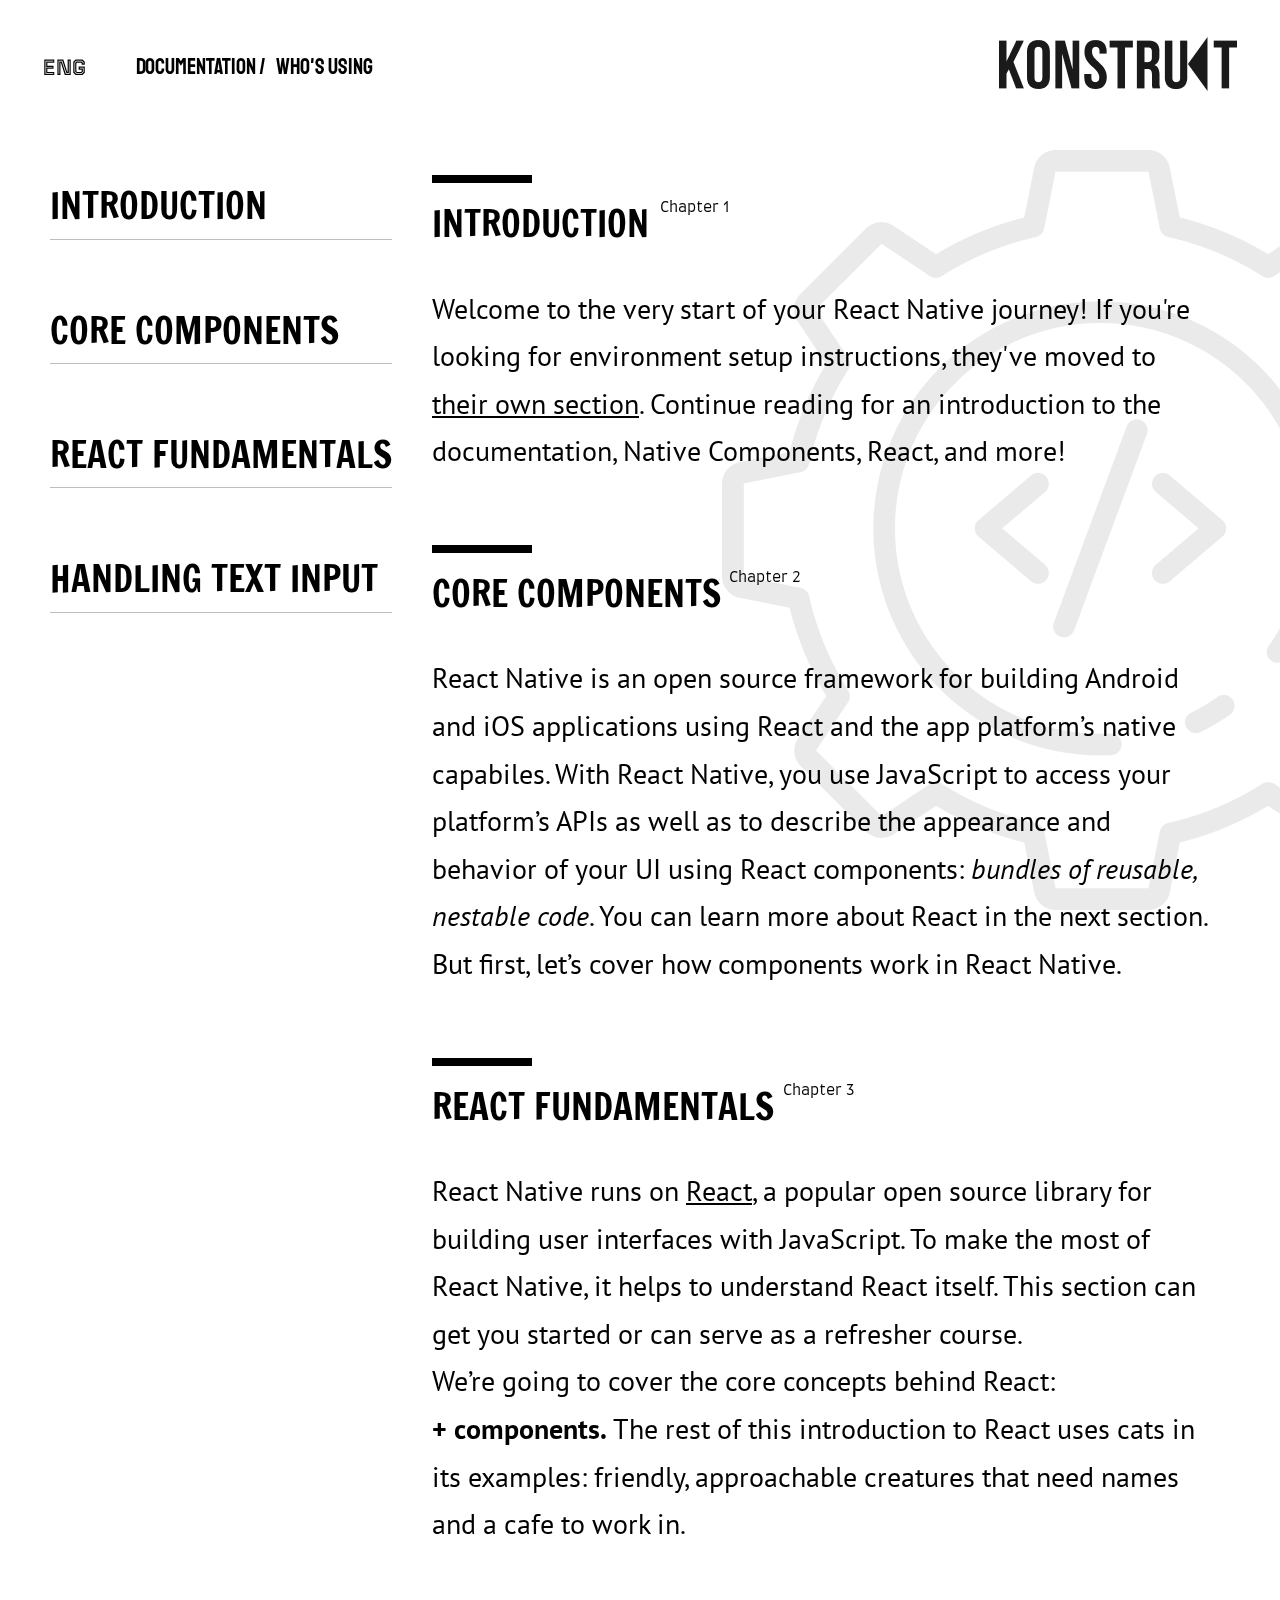
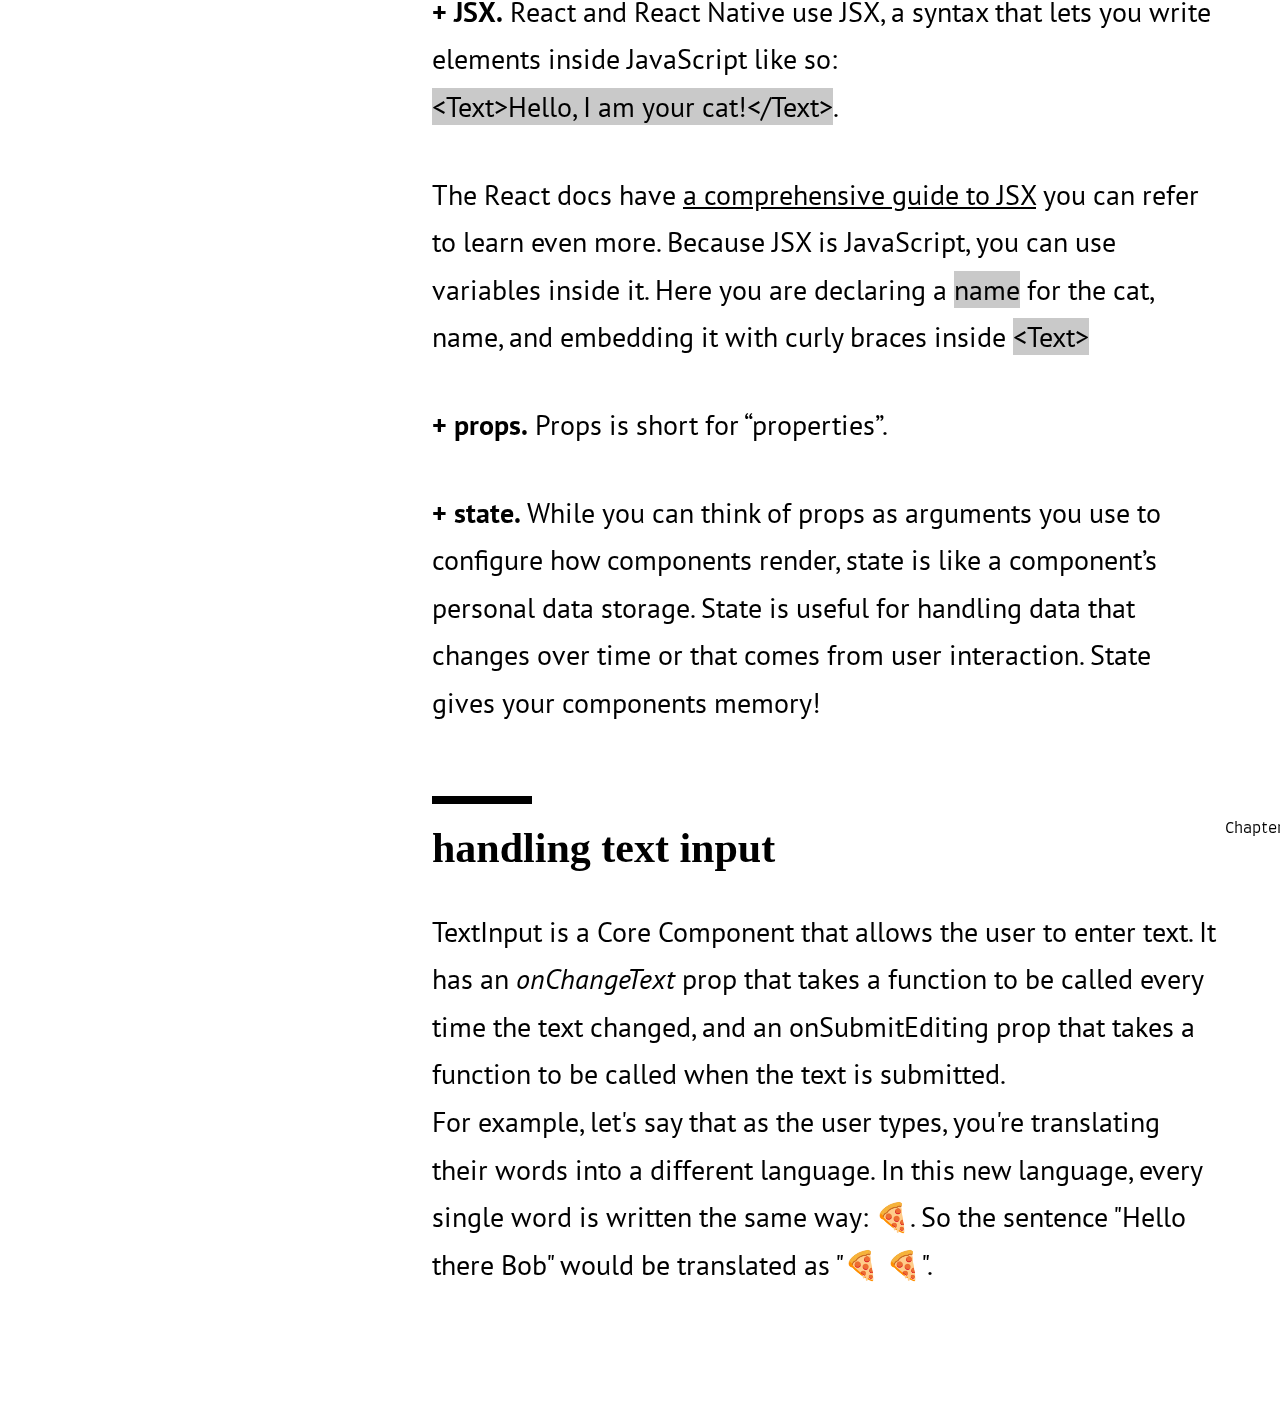
==== index.html @ 1be4c257 "create two pages" ====
<!DOCTYPE html>
<html lang="en">
<head>
    <meta charset="UTF-8">
    <meta http-equiv="X-UA-Compatible" content="IE=edge">
    <meta name="viewport" content="width=device-width, initial-scale=1.0">
    <title>Documentation</title>
    <link rel="stylesheet" href="./css/style.css">
</head>
<body>
    <header class="header">
        <div class="container header_flexbox">
            <nav class="nav">
                <li class="nav__list">
                    <p class="nav_link page_lang">eng</p>
                </li>
                <li class="nav__list">
                    <a href="#" class="nav_link page">Documentation  /</a>
                </li>
                <li class="nav__list">
                    <a href="./index.2page.html" class="nav_link page">Who's using</a>
                </li>
            </nav>
            <div class="logo">
                <img src="./assets/img/logo.png" alt="Company logo">
            </div>
        </div>
    </header>

    <!-- main block -->
    <div class="container flexbox ">
        <!-- sidebar -->
        <aside class="sidebar">
            <ul class="list">
                <li class="list__item"><a href="#Introduction" class="list__item_link title">Introduction</a></li>
                <li class="list__item"><a href="#core_components" class="list__item_link title">core components</a></li>
                <li class="list__item"><a href="#react_fundamentals" class="list__item_link title">react fundamentals</a></li>
                <li class="list__item"><a href="#handling_text_input" class="list__item_link title">handling text input</a></li>
            </ul>
        </aside>
        
        <!-- main -->
        <main class="main">
            <div class="background__picture">
                <img src="./assets/img/gear.png" class="background__image" alt="background picture gear">
            </div>
            <section class="chapter">
                <a id="Introduction">
                    <h2 class="title chapter_title">Introduction <span class="sup-title">Chapter 1</span></h2>
                </a>
                <p class="description">
                    Welcome to the very start of your React Native journey! If you're looking for environment setup instructions, they've
                    moved to <u>their own section</u>. Continue reading for an introduction to the documentation, Native Components, React, and
                    more!
                </p>
            </section>
            <section class="chapter">
                <a id="core_components">
                    <h2 class="title chapter_title">core components <span class="sup-title">Chapter 2</span></h2>
                </a>
                <p class="description">
                    React Native is an open source framework for building Android and iOS applications using React and the app platform’s
                    native capabiles. With React Native, you use JavaScript to access your platform’s APIs as well as to describe the
                    appearance and behavior of your UI using React components: <i>bundles of reusable, nestable code</i>. You can learn more about
                    React in the next section. But first, let’s cover how components work in React Native.
                </p>
            </section>
            <section class="chapter">
                <a id="react_fundamentals">
                    <h2 class="title chapter_title">react fundamentals <span class="sup-title">Chapter 3</span></h2>
                </a>
                <p class="description">
                    React Native runs on <u>React</u>, a popular open source library for building user interfaces with JavaScript. To make the most
                    of React Native, it helps to understand React itself. This section can get you started or can serve as a refresher
                    course.
                </p>
                <h4 class="description">We’re going to cover the core concepts behind React:</h4>
                <ul class="description description_list">
                    <li class="description">
                        <b>+ components.</b> The rest of this introduction to React uses cats in its examples: friendly, approachable creatures that
                        need names and a cafe to work in.
                    </li>
                    <li class="description">
                        <b>+ JSX.</b> React and React Native use JSX, a syntax that lets you write elements inside JavaScript like so: <br>
                        <span class="text_color">&lt;Text&gt;Hello, I am your cat!&lt;/Text&gt;</span>.
                    </li>
                    <li class="description">
                        The React docs have <u>a comprehensive guide to JSX</u> you can refer to learn even more. Because JSX is JavaScript, you can
                        use variables inside it. Here you are declaring a <span class="text_color">name</span> for the cat, name, and embedding it with curly braces inside
                        <span class="text_color">&lt;Text&gt;</span>
                    </li>
                    <li class="description">
                        <b>+ props.</b> Props is short for “properties”.
                    </li>
                    <li class="description">
                        <b>+ state.</b> While you can think of props as arguments you use to configure how components render, state is like a
                        component’s personal data storage. State is useful for handling data that changes over time or that comes from user
                        interaction. State gives your components memory!
                    </li>
                </ul>
            </section>
            <section class="chapter">
                <a id="handling_text_input">
                    <h2 class="title_chapter_title">handling text input <span class="sup-title">Chapter 4</span></h2>
                </a>
                <p class="description">
                    TextInput is a Core Component that allows the user to enter text. It has an <i>onChangeText</i> prop that takes a function to
                    be called every time the text changed, and an onSubmitEditing prop that takes a function to be called when the text is
                    submitted.
                </p>
                <p class="description">
                    For example, let's say that as the user types, you're translating their words into a different language. In this new
                    language, every single word is written the same way: 🍕. So the sentence "Hello there Bob" would be translated as "🍕
                    🍕".
                </p>
            </section>
        </main>
    </div>
</body>
</html>
---- css/style.css ----
@import url(../css/_normalize.css);
@import url('https://fonts.googleapis.com/css2?family=Farro:wght@300&family=Francois+One&family=PT+Sans&family=Staatliches&family=Tourney:wght@600&display=swap');
@import url('https://fonts.googleapis.com/css2?family=Roboto:wght@500&display=swap');
@import url(../css/_vars.css);

* {
    box-sizing: border-box;
    text-decoration: none;
    list-style: none;  
}

html,
body {
    min-height: 100vh;
    color: var(--font-color);
    font-size: var(--main-font-size);
    margin: 15px;
}

.container {
    max-width: 1200px;
    margin: 0 auto;
} 

.flexbox {
    display: flex;
    position: relative;
    justify-content: stretch;
    flex-wrap: wrap;
}

/* header */

.header_flexbox{
    display: flex;
    justify-content: space-between;
    flex-wrap: wrap;
    align-items: center;
    padding: 3px;
}

.nav {
    display: flex;
    align-items: center;
    justify-content: space-between;
}

.nav__list {
    display: flex;
}

.nav_link {
    justify-content: start;
    font-size: 22px;
    text-transform: uppercase;
    color: var(--font-color);
}

.page_lang {
    font-family: 'Tourney', cursive; 
    font-weight: 600;
    letter-spacing: 6%;
    padding-right: 50px;
}

.page {
    font-family: 'Staatliches', cursive;
    font-weight: 400;
    letter-spacing: 3%;
    margin-right: 10px;
}

.logo >img {
    justify-content: right;
    align-items: end;
}

/* sidebar */

.sidebar {
    display: flex;
    flex-direction: column;
    justify-content: left;
    margin-top: 70px;
}

.list {
    display: flex;
    flex-direction: column;
    padding-left: 0;
    position: sticky;
    left: 0;
    top: 70px;
    gap: 70px;
    margin: 10px;
}

.list__item {
    padding-bottom: 12px;
    border-bottom: 1px solid #BDBDBD;
}

.list__item_link {
    position: relative;
}

.title {
    font-family: 'Francois One', sans-serif;
    text-transform: uppercase;
    font-weight: 400;
    font-size: 36px;
    color: var(--font-color);
    text-decoration: none;
    letter-spacing: 4%;
}

/* main */
.main {
    max-width: 785px;
    width: 100%;
    margin: 98px 0 0 30px;
    justify-content: left;
    position: relative;
}

.background__picture {
    position: relative;
    z-index: -1;
}

.background__image {
    position: fixed;
    left: 56.39%;
    right: -9.17%;
    top: 150px;
    bottom: 70.46%;
}

u {
    text-decoration: underline;
}

.text_color {
    background-color: #C9C9C9;
}

.chapter {
    position: relative;
    margin-bottom: 98px;
}

.chapter:first-child {
    margin-top: 28px;
}

.chapter_title {
    position: relative;
    display: inline-block;
    margin: 0;
    padding-bottom: 40px;
}

.chapter::before {
    content: '';
    position: absolute;
    display: block;
    width: 100px;
    height: 8px;
    background-color: #000;
    left: 0;
    top: -28px;
}

.sup-title {
    font-family: 'Farro', sans-serif;
    text-transform: capitalize;
    font-weight: 300;
    font-size: 15px;
    position: absolute;
    top: -4px;
    right: -80px;
    letter-spacing: 4%;
}

.description {
    font-family: 'PT Sans', sans-serif;
    font-weight: 400;
    font-size: 28px;
    line-height: 1.7;
    margin: 0;
}

.description_list {
    padding-left: 0;
}

.description_list > li {
    padding-bottom: 40px;
} 

.description_list>li:last-child {
    padding-bottom: 0;
}

/* -----page2------ */

.cards_title {
    font-family: 'Roboto', sans-serif;
    font-weight: 600;
    font-size: 36px;
    line-height: 1.3;
    letter-spacing: 4px;
    margin: 70px 0 30px 120px;
    position: relative;
}

.cards_title::before {
    content: '';
    position: absolute;
    display: block;
    width: 100px;
    height: 8px;
    background-color: #000;
    left: -120px;
    top: 20px;

}


/* hover effects */
.cards {
    padding: 20px 0;
    display: flex;
    flex-direction: row;
    flex-wrap: wrap;
    gap: 30px;
    border-top: 1px solid #BFBFBF;
    border-bottom: 1px solid #BFBFBF;

}

.flip-card {
    background-color: transparent;
    width: 270px;
    height: 180px;
    perspective: 1000px;
    cursor: pointer;
}

.flip-card-inner {
    position: relative;
    width: 100%;
    height: 100%;
    text-align: center;
    transition: transform 0.6s;
    transform-style: preserve-3d;
}

.flip-card:hover .flip-card-inner {
    transform: rotateX(180deg);
}

.flip-card-front, .flip-card-back {
    position: absolute;
    width: 100%;
    height: 100%;
    backface-visibility: hidden;
}

.flip-card-back {
    transform: rotateX(180deg);
}
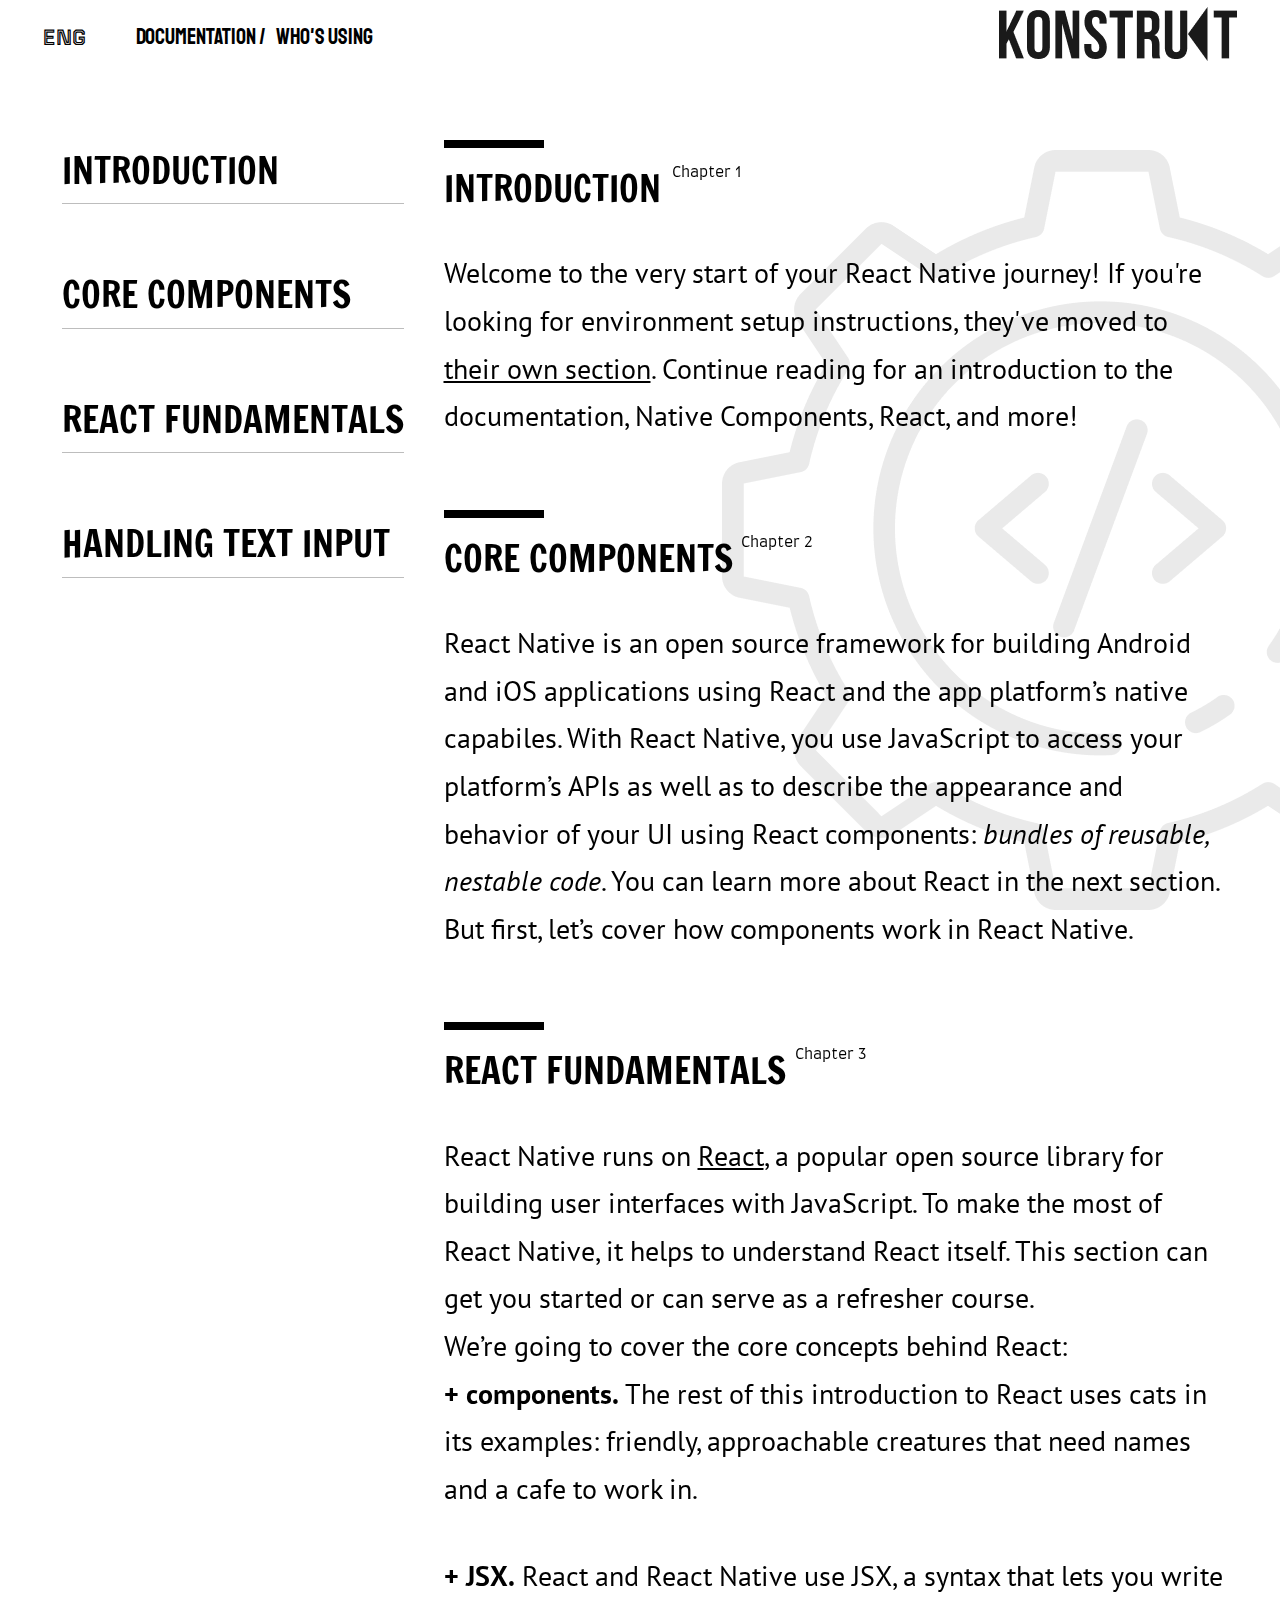
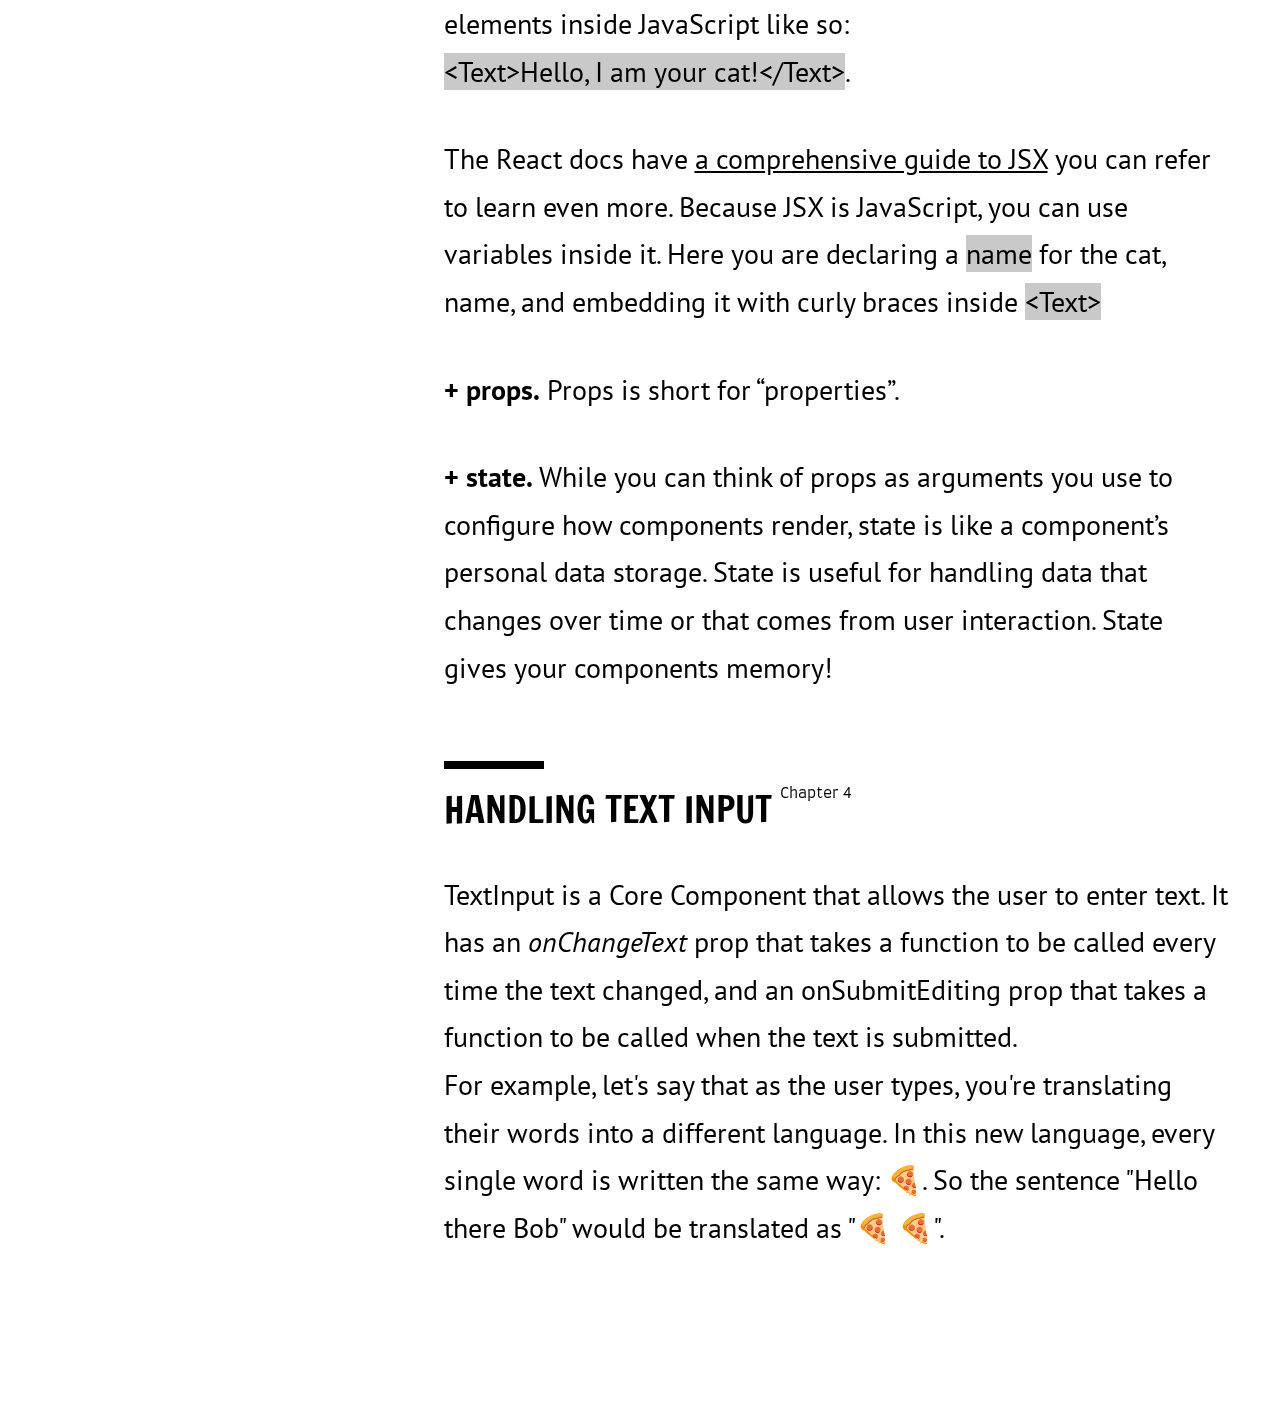
==== commit 80a840c0: "fixed main section" ====
--- a/index.html
+++ b/index.html
@@ -28,92 +28,135 @@
     </header>
 
     <!-- main block -->
+    <main class="main">
+        <div class="container flexbox">
+            <!-- sidebar -->
+            <aside class="sidebar">
+                <ul class="list">
+                    <li class="list__item"><a href="#Introduction" class="list__item_link title">Introduction</a></li>
+                    <li class="list__item"><a href="#core_components" class="list__item_link title">core components</a></li>
+                    <li class="list__item"><a href="#react_fundamentals" class="list__item_link title">react fundamentals</a></li>
+                    <li class="list__item"><a href="#handling_text_input" class="list__item_link title">handling text input</a></li>
+                </ul>
+            </aside>
+            <div class="main__info flexbox">
+                <div class="background__picture">
+                    <img src="./assets/img/gear.png" class="background__image" alt="background picture gear">
+                </div>
+                <section class="chapter">
+                    <a id="Introduction">
+                        <h2 class="title chapter_title">Introduction <span class="sup-title">Chapter 1</span></h2>
+                    </a>
+                    <p class="description">
+                        Welcome to the very start of your React Native journey! If you're looking for environment setup
+                        instructions,
+                        they've
+                        moved to <u>their own section</u>. Continue reading for an introduction to the documentation, Native
+                        Components,
+                        React, and
+                        more!
+                    </p>
+                </section>
+                <section class="chapter">
+                    <a id="core_components">
+                        <h2 class="title chapter_title">core components <span class="sup-title">Chapter 2</span></h2>
+                    </a>
+                    <p class="description">
+                        React Native is an open source framework for building Android and iOS applications using React and the app
+                        platform’s
+                        native capabiles. With React Native, you use JavaScript to access your platform’s APIs as well as to
+                        describe
+                        the
+                        appearance and behavior of your UI using React components: <i>bundles of reusable, nestable code</i>. You
+                        can
+                        learn more about
+                        React in the next section. But first, let’s cover how components work in React Native.
+                    </p>
+                </section>
+                <section class="chapter">
+                    <a id="react_fundamentals">
+                        <h2 class="title chapter_title">react fundamentals <span class="sup-title">Chapter 3</span></h2>
+                    </a>
+                    <p class="description">
+                        React Native runs on <u>React</u>, a popular open source library for building user interfaces with
+                        JavaScript.
+                        To make the most
+                        of React Native, it helps to understand React itself. This section can get you started or can serve as a
+                        refresher
+                        course.
+                    </p>
+                    <h4 class="description">We’re going to cover the core concepts behind React:</h4>
+                    <ul class="description description_list">
+                        <li class="description">
+                            <b>+ components.</b> The rest of this introduction to React uses cats in its examples: friendly,
+                            approachable creatures that
+                            need names and a cafe to work in.
+                        </li>
+                        <li class="description">
+                            <b>+ JSX.</b> React and React Native use JSX, a syntax that lets you write elements inside JavaScript
+                            like
+                            so: <br>
+                            <span class="text_color">&lt;Text&gt;Hello, I am your cat!&lt;/Text&gt;</span>.
+                        </li>
+                        <li class="description">
+                            The React docs have <u>a comprehensive guide to JSX</u> you can refer to learn even more. Because JSX is
+                            JavaScript, you can
+                            use variables inside it. Here you are declaring a <span class="text_color">name</span> for the cat,
+                            name,
+                            and embedding it with curly braces inside
+                            <span class="text_color">&lt;Text&gt;</span>
+                        </li>
+                        <li class="description">
+                            <b>+ props.</b> Props is short for “properties”.
+                        </li>
+                        <li class="description">
+                            <b>+ state.</b> While you can think of props as arguments you use to configure how components render,
+                            state
+                            is like a
+                            component’s personal data storage. State is useful for handling data that changes over time or that
+                            comes
+                            from user
+                            interaction. State gives your components memory!
+                        </li>
+                    </ul>
+                </section>
+                <section class="chapter">
+                    <a id="handling_text_input">
+                        <h2 class="title chapter_title">handling text input <span class="sup-title">Chapter 4</span></h2>
+                    </a>
+                    <p class="description">
+                        TextInput is a Core Component that allows the user to enter text. It has an <i>onChangeText</i> prop that
+                        takes
+                        a function to
+                        be called every time the text changed, and an onSubmitEditing prop that takes a function to be called when
+                        the
+                        text is
+                        submitted.
+                    </p>
+                    <p class="description">
+                        For example, let's say that as the user types, you're translating their words into a different language. In
+                        this
+                        new
+                        language, every single word is written the same way: 🍕. So the sentence "Hello there Bob" would be
+                        translated
+                        as "🍕
+                        🍕".
+                    </p>
+                </section>
+            
+            </div>
+        </div>
+        
+
+    </main>
+
+
     <div class="container flexbox ">
-        <!-- sidebar -->
-        <aside class="sidebar">
-            <ul class="list">
-                <li class="list__item"><a href="#Introduction" class="list__item_link title">Introduction</a></li>
-                <li class="list__item"><a href="#core_components" class="list__item_link title">core components</a></li>
-                <li class="list__item"><a href="#react_fundamentals" class="list__item_link title">react fundamentals</a></li>
-                <li class="list__item"><a href="#handling_text_input" class="list__item_link title">handling text input</a></li>
-            </ul>
-        </aside>
+        
         
         <!-- main -->
         <main class="main">
-            <div class="background__picture">
-                <img src="./assets/img/gear.png" class="background__image" alt="background picture gear">
-            </div>
-            <section class="chapter">
-                <a id="Introduction">
-                    <h2 class="title chapter_title">Introduction <span class="sup-title">Chapter 1</span></h2>
-                </a>
-                <p class="description">
-                    Welcome to the very start of your React Native journey! If you're looking for environment setup instructions, they've
-                    moved to <u>their own section</u>. Continue reading for an introduction to the documentation, Native Components, React, and
-                    more!
-                </p>
-            </section>
-            <section class="chapter">
-                <a id="core_components">
-                    <h2 class="title chapter_title">core components <span class="sup-title">Chapter 2</span></h2>
-                </a>
-                <p class="description">
-                    React Native is an open source framework for building Android and iOS applications using React and the app platform’s
-                    native capabiles. With React Native, you use JavaScript to access your platform’s APIs as well as to describe the
-                    appearance and behavior of your UI using React components: <i>bundles of reusable, nestable code</i>. You can learn more about
-                    React in the next section. But first, let’s cover how components work in React Native.
-                </p>
-            </section>
-            <section class="chapter">
-                <a id="react_fundamentals">
-                    <h2 class="title chapter_title">react fundamentals <span class="sup-title">Chapter 3</span></h2>
-                </a>
-                <p class="description">
-                    React Native runs on <u>React</u>, a popular open source library for building user interfaces with JavaScript. To make the most
-                    of React Native, it helps to understand React itself. This section can get you started or can serve as a refresher
-                    course.
-                </p>
-                <h4 class="description">We’re going to cover the core concepts behind React:</h4>
-                <ul class="description description_list">
-                    <li class="description">
-                        <b>+ components.</b> The rest of this introduction to React uses cats in its examples: friendly, approachable creatures that
-                        need names and a cafe to work in.
-                    </li>
-                    <li class="description">
-                        <b>+ JSX.</b> React and React Native use JSX, a syntax that lets you write elements inside JavaScript like so: <br>
-                        <span class="text_color">&lt;Text&gt;Hello, I am your cat!&lt;/Text&gt;</span>.
-                    </li>
-                    <li class="description">
-                        The React docs have <u>a comprehensive guide to JSX</u> you can refer to learn even more. Because JSX is JavaScript, you can
-                        use variables inside it. Here you are declaring a <span class="text_color">name</span> for the cat, name, and embedding it with curly braces inside
-                        <span class="text_color">&lt;Text&gt;</span>
-                    </li>
-                    <li class="description">
-                        <b>+ props.</b> Props is short for “properties”.
-                    </li>
-                    <li class="description">
-                        <b>+ state.</b> While you can think of props as arguments you use to configure how components render, state is like a
-                        component’s personal data storage. State is useful for handling data that changes over time or that comes from user
-                        interaction. State gives your components memory!
-                    </li>
-                </ul>
-            </section>
-            <section class="chapter">
-                <a id="handling_text_input">
-                    <h2 class="title_chapter_title">handling text input <span class="sup-title">Chapter 4</span></h2>
-                </a>
-                <p class="description">
-                    TextInput is a Core Component that allows the user to enter text. It has an <i>onChangeText</i> prop that takes a function to
-                    be called every time the text changed, and an onSubmitEditing prop that takes a function to be called when the text is
-                    submitted.
-                </p>
-                <p class="description">
-                    For example, let's say that as the user types, you're translating their words into a different language. In this new
-                    language, every single word is written the same way: 🍕. So the sentence "Hello there Bob" would be translated as "🍕
-                    🍕".
-                </p>
-            </section>
+            
         </main>
     </div>
 </body>
--- a/css/style.css
+++ b/css/style.css
@@ -14,7 +14,6 @@
     min-height: 100vh;
     color: var(--font-color);
     font-size: var(--main-font-size);
-    margin: 15px;
 }
 
 .container {
@@ -24,12 +23,18 @@
 
 .flexbox {
     display: flex;
-    position: relative;
-    justify-content: stretch;
+    justify-content: space-between;
     flex-wrap: wrap;
 }
 
 /* header */
+ .header {
+    display: block;
+    position: fixed;
+    width: 100%;
+    background: #fff;
+    z-index: 1;
+}
 
 .header_flexbox{
     display: flex;
@@ -75,13 +80,23 @@
     align-items: end;
 }
 
+/* main */
+.main {
+    display: flex;
+    justify-content: space-between;
+    flex-direction: column;
+    flex-wrap: wrap;
+    position: relative;
+    padding-top: 70px;
+}
+
 /* sidebar */
 
 .sidebar {
     display: flex;
     flex-direction: column;
     justify-content: left;
-    margin-top: 70px;
+    padding-top: 70px;
 }
 
 .list {
@@ -114,13 +129,13 @@
     letter-spacing: 4%;
 }
 
-/* main */
-.main {
+
+.main__info {
     max-width: 785px;
     width: 100%;
     margin: 98px 0 0 30px;
-    justify-content: left;
-    position: relative;
+    justify-content: right;
+
 }
 
 .background__picture {
